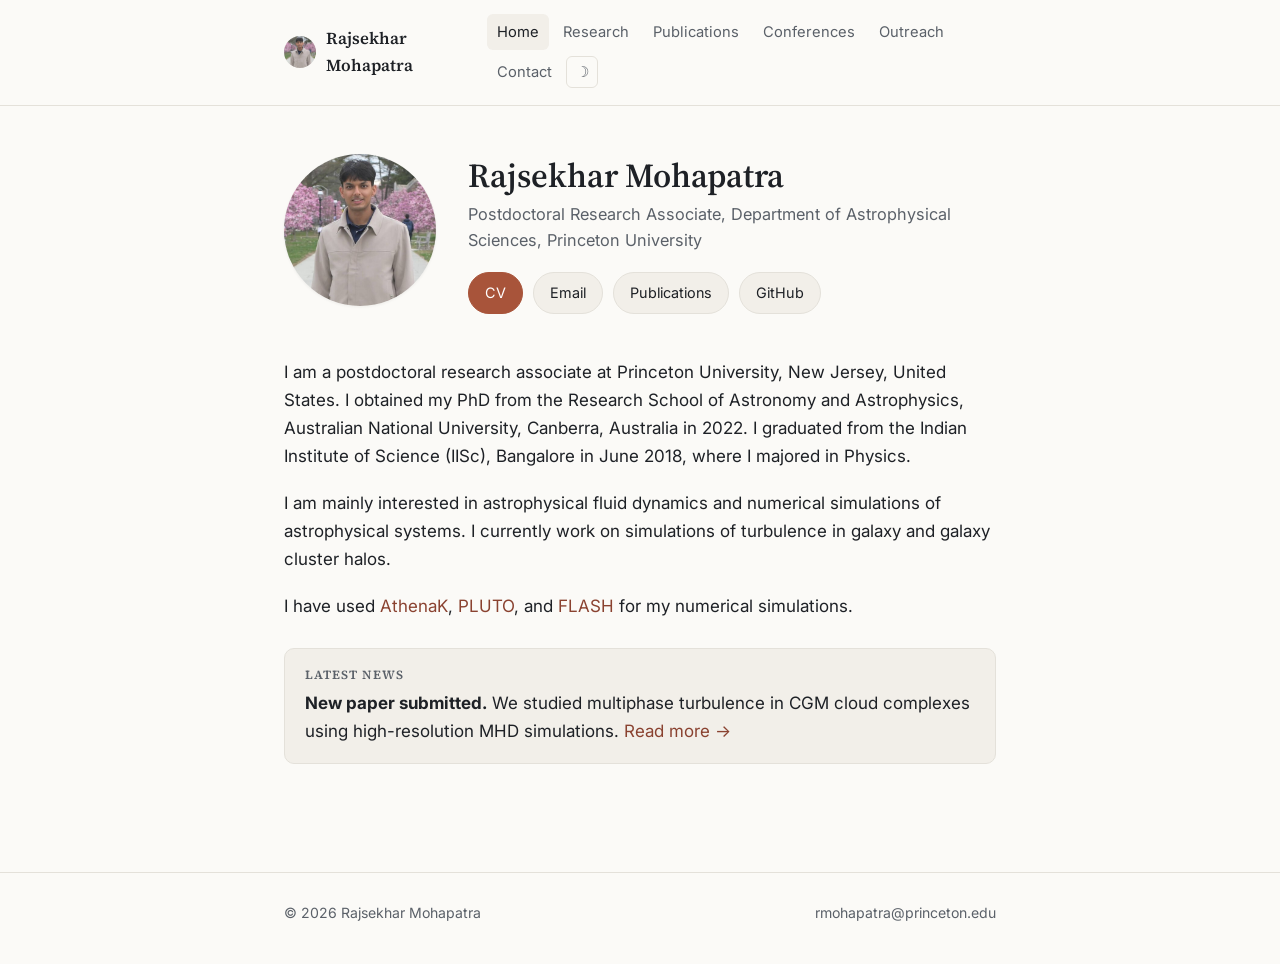
==== index.html @ ec30f1a8 "Initial site redesign" ====
<!DOCTYPE html>
<html lang="en">
<head>
<meta charset="UTF-8" />
<meta name="viewport" content="width=device-width, initial-scale=1.0" />
<title>Rajsekhar Mohapatra</title>
<meta name="description" content="Rajsekhar Mohapatra — postdoctoral research associate, Department of Astrophysical Sciences, Princeton University. Astrophysical fluid dynamics and numerical simulations." />
<link rel="preconnect" href="https://fonts.googleapis.com">
<link rel="preconnect" href="https://fonts.gstatic.com" crossorigin>
<link href="https://fonts.googleapis.com/css2?family=Source+Serif+4:wght@500;600;700&family=Inter:wght@400;500;600&display=swap" rel="stylesheet">
<link rel="icon" href="favicon.png" />
<link rel="stylesheet" href="assets/css/style.css" />
</head>
<body>
<header class="site-header">
  <div class="nav-inner">
    <a class="brand" href="index.html">
      <img src="assets/img/headshot-small.jpg" alt="" />
      Rajsekhar Mohapatra
    </a>
    <button class="nav-toggle" aria-label="Toggle menu">☰</button>
    <nav class="menu">
      <a href="index.html" class="active">Home</a>
      <a href="research.html">Research</a>
      <a href="publications.html">Publications</a>
      <a href="conferences.html">Conferences</a>
      <a href="outreach.html">Outreach</a>
      <a href="contact.html">Contact</a>
      <button class="theme-toggle" aria-label="Toggle dark mode"></button>
    </nav>
  </div>
</header>

<main>
  <div class="container">
    <div class="hero">
      <img class="avatar" src="assets/img/headshot.jpg" alt="Rajsekhar Mohapatra" />
      <div class="hero-text">
        <h1>Rajsekhar Mohapatra</h1>
        <p class="role">Postdoctoral Research Associate, Department of Astrophysical Sciences, Princeton University</p>
        <div class="button-row">
          <a class="btn primary" href="Rajsekhar_CV.pdf">CV</a>
          <a class="btn" href="mailto:rmohapatra@princeton.edu">Email</a>
          <a class="btn" href="publications.html">Publications</a>
          <a class="btn" href="https://github.com/rajsekhar33" target="_blank" rel="noopener">GitHub</a>
        </div>
      </div>
    </div>

    <p>I am a postdoctoral research associate at Princeton University, New Jersey, United States. I obtained my PhD from the Research School of Astronomy and Astrophysics, Australian National University, Canberra, Australia in 2022. I graduated from the Indian Institute of Science (IISc), Bangalore in June 2018, where I majored in Physics.</p>

    <p>I am mainly interested in astrophysical fluid dynamics and numerical simulations of astrophysical systems. I currently work on simulations of turbulence in galaxy and galaxy cluster halos.</p>

    <p>I have used <a href="https://github.com/IAS-Astrophysics/athenak" target="_blank" rel="noopener">AthenaK</a>, <a href="http://plutocode.ph.unito.it/" target="_blank" rel="noopener">PLUTO</a>, and <a href="https://flash.rochester.edu/site/flashcode.html" target="_blank" rel="noopener">FLASH</a> for my numerical simulations.</p>

    <div class="card">
      <h3>Latest news</h3>
      <p><strong>New paper submitted.</strong> We studied multiphase turbulence in CGM cloud complexes using high-resolution MHD simulations. <a href="https://ui.adsabs.harvard.edu/abs/2025arXiv251100229M/abstract" target="_blank" rel="noopener">Read more →</a></p>
    </div>
  </div>
</main>

<footer class="site-footer">
  <div class="container">
    <span>© 2026 Rajsekhar Mohapatra</span>
    <span><a href="mailto:rmohapatra@princeton.edu">rmohapatra@princeton.edu</a></span>
  </div>
</footer>

<script src="assets/js/main.js"></script>
</body>
</html>
---- assets/css/style.css ----
/* ---------- Design tokens ---------- */
:root {
  --bg: #fbfaf7;
  --bg-alt: #f2efe9;
  --text: #1e2126;
  --text-muted: #5b6169;
  --accent: #a8543a;
  --accent-dark: #8a4230;
  --border: #e4e1da;
  --shadow: 0 1px 3px rgba(30, 33, 38, 0.06);
  --serif: "Source Serif 4", Georgia, "Times New Roman", serif;
  --sans: "Inter", -apple-system, BlinkMacSystemFont, "Segoe UI", Roboto, sans-serif;
  --max-width: 760px;
  --radius: 10px;
}

html[data-theme="dark"] {
  --bg: #15181b;
  --bg-alt: #1d2124;
  --text: #e9e7e2;
  --text-muted: #a3a9b0;
  --accent: #e08a6c;
  --accent-dark: #f0a687;
  --border: #2b3034;
  --shadow: 0 1px 3px rgba(0, 0, 0, 0.35);
}

* { box-sizing: border-box; }

html { scroll-behavior: smooth; }

body {
  margin: 0;
  background: var(--bg);
  color: var(--text);
  font-family: var(--sans);
  font-size: 17px;
  line-height: 1.65;
  -webkit-font-smoothing: antialiased;
  transition: background 0.2s ease, color 0.2s ease;
}

h1, h2, h3, h4 {
  font-family: var(--serif);
  color: var(--text);
  line-height: 1.25;
  margin: 0 0 0.5em 0;
  font-weight: 600;
}

h1 { font-size: 2.1rem; }
h2 { font-size: 1.5rem; margin-top: 2.2em; }
h3 { font-size: 1.15rem; margin-top: 1.6em; color: var(--accent-dark); }

p { margin: 0 0 1.1em 0; }

a {
  color: var(--accent-dark);
  text-decoration: none;
  border-bottom: 1px solid transparent;
}

a:hover {
  border-bottom-color: currentColor;
}

ul, ol { padding-left: 1.3em; }
li { margin-bottom: 0.4em; }

img { max-width: 100%; display: block; }

.container {
  max-width: var(--max-width);
  margin: 0 auto;
  padding: 0 24px;
}

/* ---------- Header / nav ---------- */
.site-header {
  position: sticky;
  top: 0;
  z-index: 20;
  background: rgba(251, 250, 247, 0.92);
  backdrop-filter: saturate(180%) blur(8px);
  border-bottom: 1px solid var(--border);
}

html[data-theme="dark"] .site-header {
  background: rgba(21, 24, 27, 0.88);
}

.nav-inner {
  max-width: var(--max-width);
  margin: 0 auto;
  padding: 14px 24px;
  display: flex;
  align-items: center;
  justify-content: space-between;
  gap: 16px;
}

.brand {
  display: flex;
  align-items: center;
  gap: 10px;
  font-family: var(--serif);
  font-weight: 600;
  font-size: 1.05rem;
  color: var(--text);
  border-bottom: none;
}

.brand img {
  width: 32px;
  height: 32px;
  border-radius: 50%;
  object-fit: cover;
}

.brand:hover { border-bottom: none; }

nav.menu {
  display: flex;
  align-items: center;
  gap: 4px;
  flex-wrap: wrap;
}

nav.menu a {
  font-size: 0.92rem;
  color: var(--text-muted);
  padding: 6px 10px;
  border-radius: 6px;
  border-bottom: none;
}

nav.menu a:hover,
nav.menu a.active {
  color: var(--text);
  background: var(--bg-alt);
}

.theme-toggle {
  background: none;
  border: 1px solid var(--border);
  border-radius: 6px;
  width: 32px;
  height: 32px;
  display: inline-flex;
  align-items: center;
  justify-content: center;
  cursor: pointer;
  color: var(--text-muted);
  font-size: 0.95rem;
}

.theme-toggle:hover { color: var(--text); }

.nav-toggle {
  display: none;
  background: none;
  border: 1px solid var(--border);
  border-radius: 6px;
  width: 36px;
  height: 32px;
  cursor: pointer;
  color: var(--text);
}

/* ---------- Main content ---------- */
main {
  padding: 48px 0 80px 0;
}

.lede {
  color: var(--text-muted);
  font-size: 1.05rem;
}

/* Hero on home page */
.hero {
  display: flex;
  gap: 32px;
  align-items: flex-start;
  margin-bottom: 40px;
}

.hero img.avatar {
  width: 152px;
  height: 152px;
  border-radius: 50%;
  object-fit: cover;
  box-shadow: var(--shadow);
  flex-shrink: 0;
}

.hero-text h1 { margin-bottom: 0.15em; }

.role {
  color: var(--text-muted);
  font-size: 1.02rem;
  margin-bottom: 1em;
}

.button-row {
  display: flex;
  flex-wrap: wrap;
  gap: 10px;
  margin: 18px 0 4px 0;
}

.btn {
  display: inline-flex;
  align-items: center;
  gap: 6px;
  padding: 8px 16px;
  border-radius: 999px;
  font-size: 0.9rem;
  border: 1px solid var(--border);
  color: var(--text);
  background: var(--bg-alt);
}

.btn:hover { border-bottom: 1px solid var(--border); background: var(--border); }

.btn.primary {
  background: var(--accent);
  border-color: var(--accent);
  color: #fff;
}

.btn.primary:hover {
  background: var(--accent-dark);
  border-color: var(--accent-dark);
}

/* News / callout card */
.card {
  background: var(--bg-alt);
  border: 1px solid var(--border);
  border-radius: var(--radius);
  padding: 18px 20px;
  margin: 28px 0;
}

.card h3 {
  margin-top: 0;
  font-size: 0.78rem;
  text-transform: uppercase;
  letter-spacing: 0.08em;
  color: var(--text-muted);
}

.card p:last-child { margin-bottom: 0; }

/* Publication entries */
.pub-list { list-style: none; padding-left: 0; margin: 0 0 1.5em 0; }

.pub {
  padding: 14px 0;
  border-bottom: 1px solid var(--border);
}

.pub:last-child { border-bottom: none; }

.pub-title { font-weight: 600; }

.pub-meta {
  display: block;
  color: var(--text-muted);
  font-size: 0.92rem;
  margin-top: 2px;
}

/* Timeline-ish sections on research page */
.section-block { margin-bottom: 2.4em; }

.tag {
  display: inline-block;
  font-size: 0.75rem;
  text-transform: uppercase;
  letter-spacing: 0.06em;
  color: var(--accent-dark);
  background: var(--bg-alt);
  border-radius: 999px;
  padding: 3px 10px;
  margin-bottom: 0.6em;
}

/* Video grid for movie pages */
.video-grid {
  display: grid;
  grid-template-columns: repeat(auto-fit, minmax(280px, 1fr));
  gap: 20px;
  margin: 24px 0;
}

.video-wrap {
  position: relative;
  width: 100%;
  padding-top: 75%;
  border-radius: var(--radius);
  overflow: hidden;
  background: var(--bg-alt);
}

.video-wrap iframe {
  position: absolute;
  top: 0; left: 0;
  width: 100%; height: 100%;
  border: 0;
}

.video-caption {
  font-size: 0.88rem;
  color: var(--text-muted);
  margin-top: 6px;
}

/* Outreach photo */
.photo-figure { margin: 24px 0; }
.photo-figure img { border-radius: var(--radius); box-shadow: var(--shadow); }
.photo-figure figcaption {
  font-size: 0.88rem;
  color: var(--text-muted);
  margin-top: 8px;
}

/* Contact */
.address { color: var(--text); font-style: normal; line-height: 1.9; }

/* Footer */
.site-footer {
  border-top: 1px solid var(--border);
  padding: 28px 0 40px 0;
  color: var(--text-muted);
  font-size: 0.88rem;
}

.site-footer .container {
  display: flex;
  flex-wrap: wrap;
  justify-content: space-between;
  gap: 10px;
}

.site-footer a { color: var(--text-muted); }
.site-footer a:hover { color: var(--text); }

/* ---------- Responsive ---------- */
@media (max-width: 640px) {
  .nav-toggle { display: inline-flex; align-items: center; justify-content: center; }

  nav.menu {
    display: none;
    position: absolute;
    top: 100%;
    left: 0;
    right: 0;
    background: var(--bg);
    border-bottom: 1px solid var(--border);
    flex-direction: column;
    align-items: stretch;
    padding: 8px 24px 16px 24px;
  }

  nav.menu.open { display: flex; }

  nav.menu a { padding: 10px 4px; }

  .hero { flex-direction: column; align-items: flex-start; }

  .hero img.avatar { width: 112px; height: 112px; }

  h1 { font-size: 1.7rem; }
}
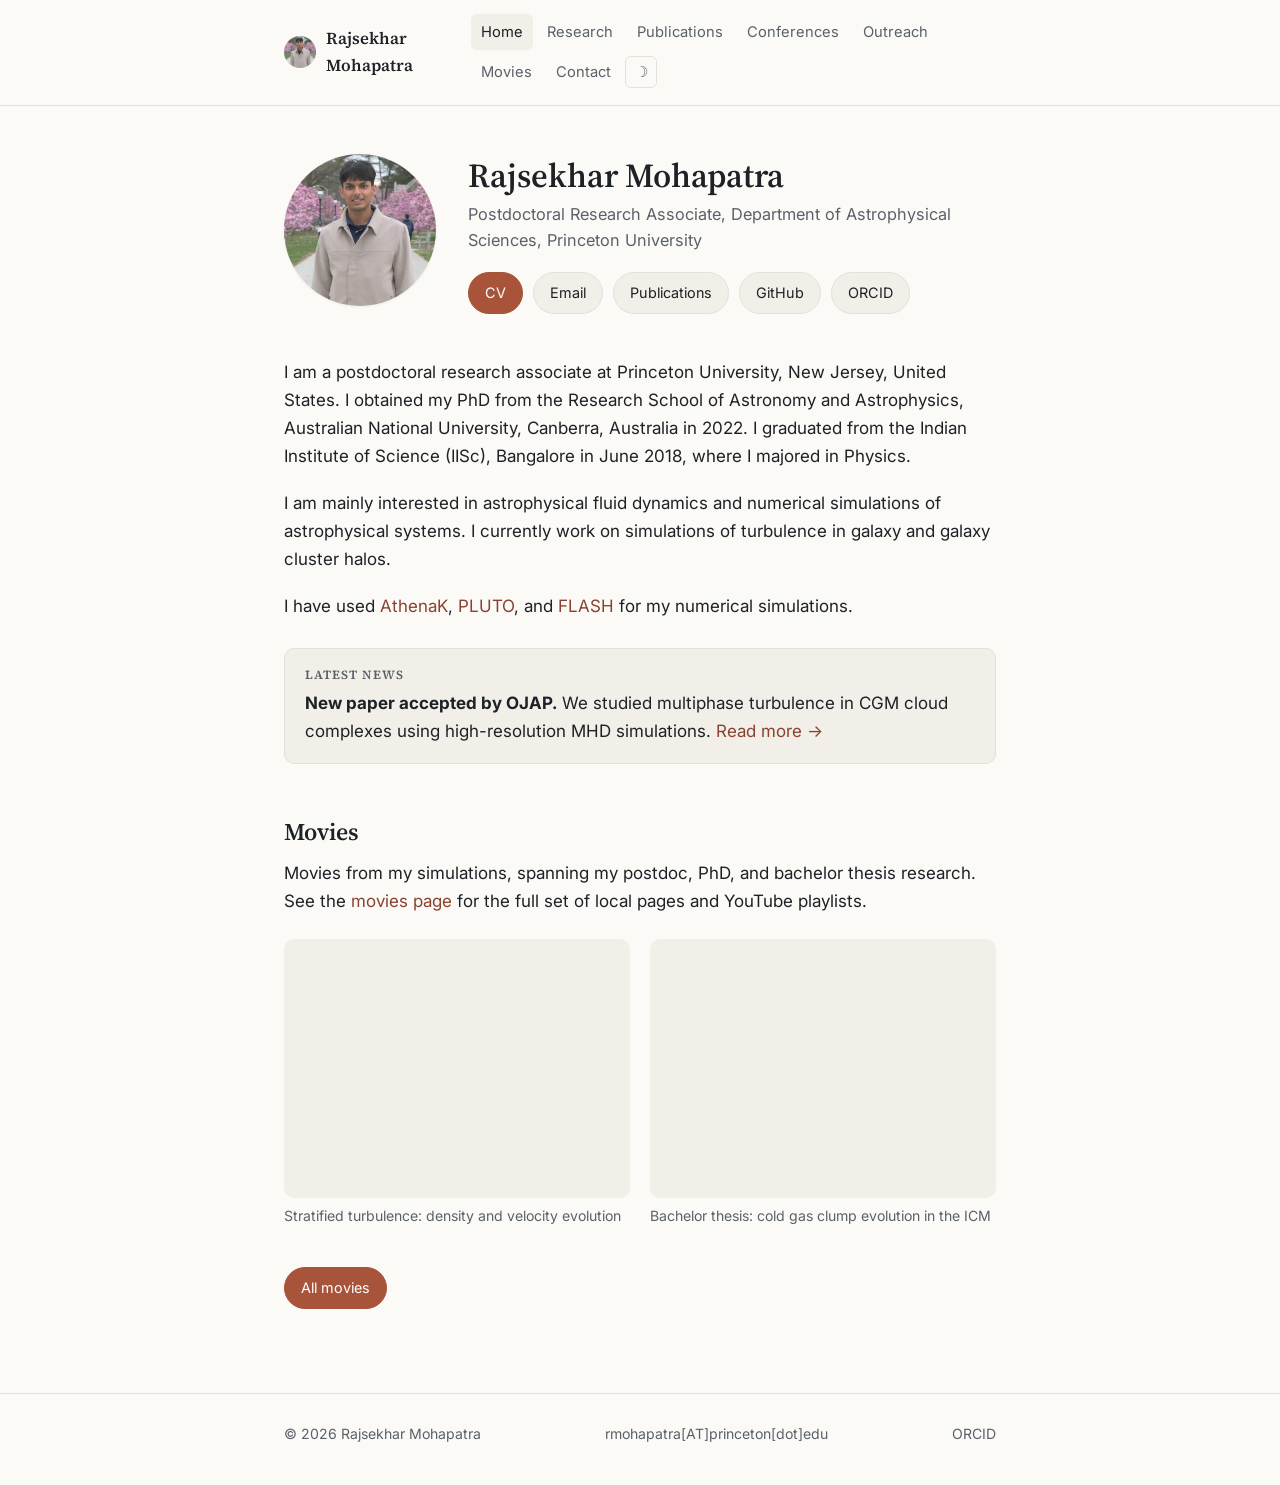
==== commit 572a2977: "Add ORCID, movies tab, publications auto-sync, and content updates - Link ORCID (0000-0002-1600-7552" ====
--- a/index.html
+++ b/index.html
@@ -25,6 +25,7 @@
       <a href="publications.html">Publications</a>
       <a href="conferences.html">Conferences</a>
       <a href="outreach.html">Outreach</a>
+      <a href="movies/index.html">Movies</a>
       <a href="contact.html">Contact</a>
       <button class="theme-toggle" aria-label="Toggle dark mode"></button>
     </nav>
@@ -40,9 +41,10 @@
         <p class="role">Postdoctoral Research Associate, Department of Astrophysical Sciences, Princeton University</p>
         <div class="button-row">
           <a class="btn primary" href="Rajsekhar_CV.pdf">CV</a>
-          <a class="btn" href="mailto:rmohapatra@princeton.edu">Email</a>
+          <a class="btn" data-user="rmohapatra" data-domain="princeton.edu">Email</a>
           <a class="btn" href="publications.html">Publications</a>
           <a class="btn" href="https://github.com/rajsekhar33" target="_blank" rel="noopener">GitHub</a>
+          <a class="btn" href="https://orcid.org/0000-0002-1600-7552" target="_blank" rel="noopener">ORCID</a>
         </div>
       </div>
     </div>
@@ -55,7 +57,23 @@
 
     <div class="card">
       <h3>Latest news</h3>
-      <p><strong>New paper submitted.</strong> We studied multiphase turbulence in CGM cloud complexes using high-resolution MHD simulations. <a href="https://ui.adsabs.harvard.edu/abs/2025arXiv251100229M/abstract" target="_blank" rel="noopener">Read more →</a></p>
+      <p><strong>New paper accepted by OJAP.</strong> We studied multiphase turbulence in CGM cloud complexes using high-resolution MHD simulations. <a href="https://ui.adsabs.harvard.edu/abs/2025arXiv251100229M/abstract" target="_blank" rel="noopener">Read more →</a></p>
+    </div>
+
+    <h2>Movies</h2>
+    <p>Movies from my simulations, spanning my postdoc, PhD, and bachelor thesis research. See the <a href="movies/index.html">movies page</a> for the full set of local pages and YouTube playlists.</p>
+    <div class="video-grid">
+      <div>
+        <div class="video-wrap"><iframe src="https://www.youtube.com/embed/fYXbwO73Efc" title="Stratified simulation evolution at rms Mach number 0.25" loading="lazy" allowfullscreen></iframe></div>
+        <p class="video-caption">Stratified turbulence: density and velocity evolution</p>
+      </div>
+      <div>
+        <div class="video-wrap"><iframe src="https://www.youtube.com/embed/183D_g3KYBU" title="Tl run" loading="lazy" allowfullscreen></iframe></div>
+        <p class="video-caption">Bachelor thesis: cold gas clump evolution in the ICM</p>
+      </div>
+    </div>
+    <div class="button-row">
+      <a class="btn primary" href="movies/index.html">All movies</a>
     </div>
   </div>
 </main>
@@ -63,7 +81,8 @@
 <footer class="site-footer">
   <div class="container">
     <span>© 2026 Rajsekhar Mohapatra</span>
-    <span><a href="mailto:rmohapatra@princeton.edu">rmohapatra@princeton.edu</a></span>
+    <span><a data-user="rmohapatra" data-domain="princeton.edu">rmohapatra[AT]princeton[dot]edu</a></span>
+    <span><a href="https://orcid.org/0000-0002-1600-7552" target="_blank" rel="noopener">ORCID</a></span>
   </div>
 </footer>
 
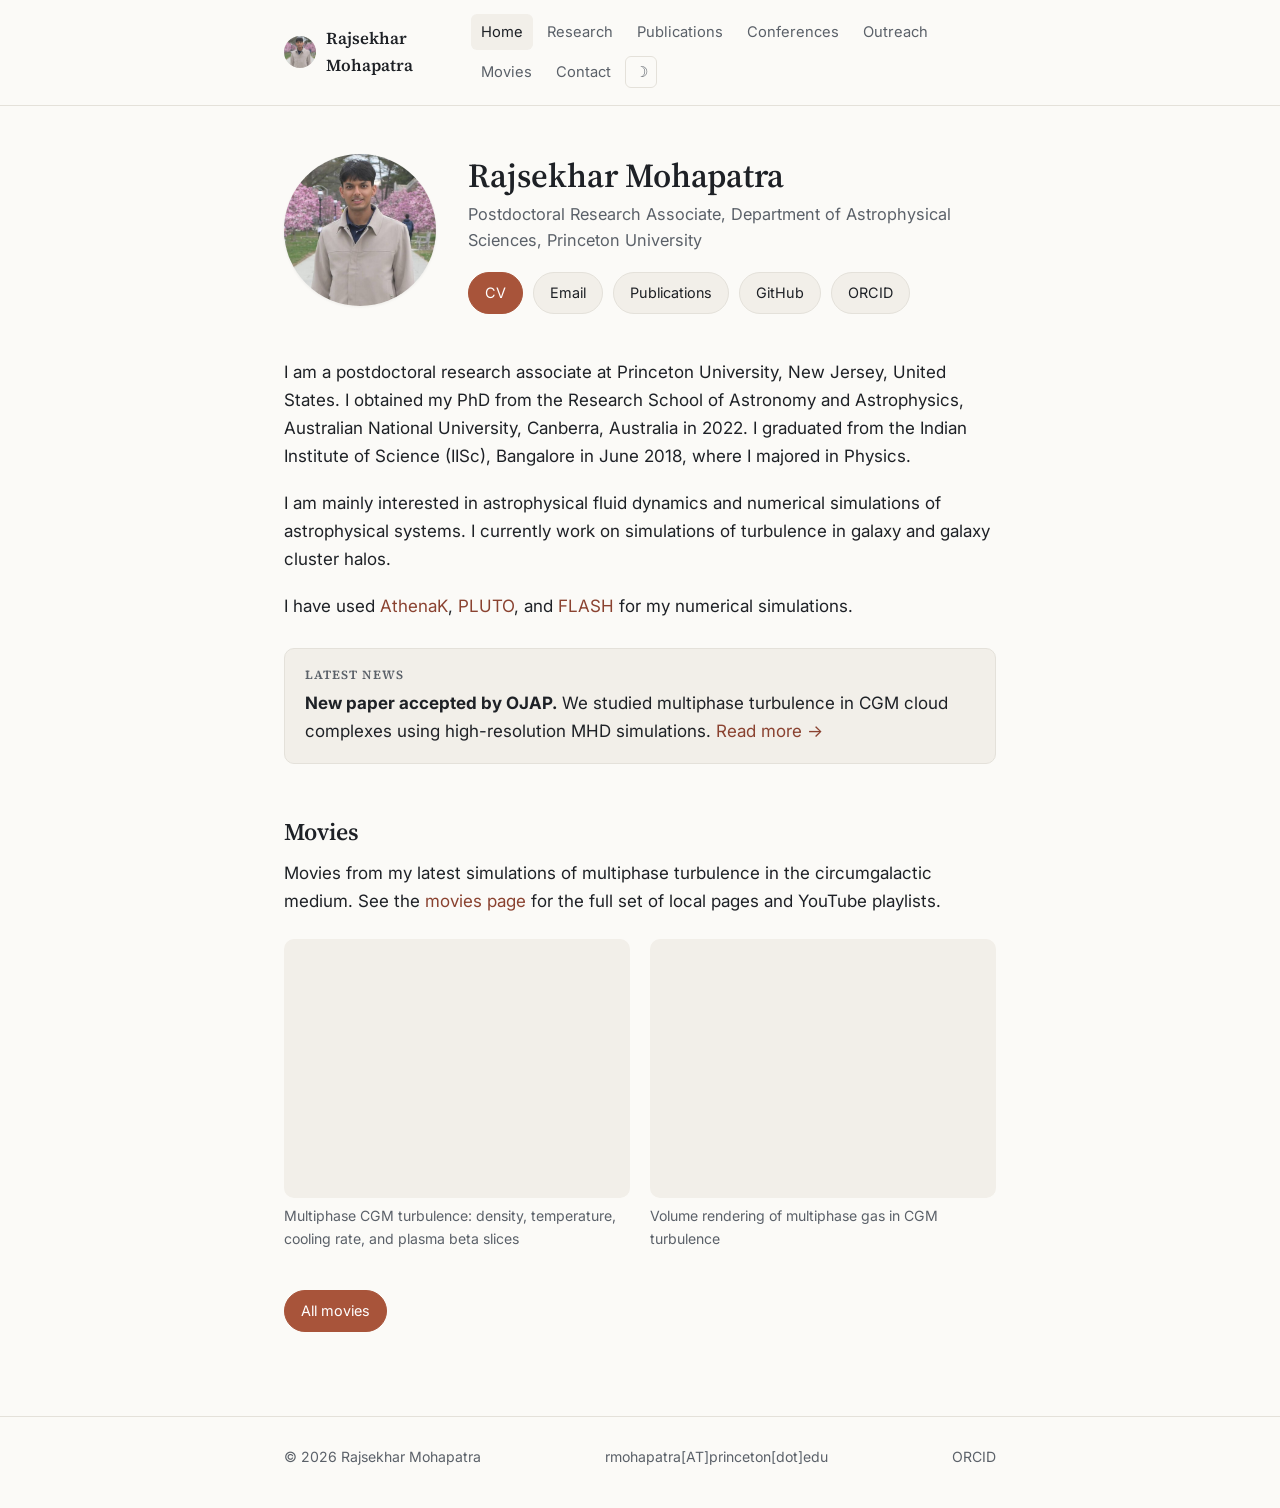
==== commit eb902183: "Update homepage movies, submitted papers list, and title formatting Swap homepage video insets to la" ====
--- a/index.html
+++ b/index.html
@@ -61,15 +61,15 @@
     </div>
 
     <h2>Movies</h2>
-    <p>Movies from my simulations, spanning my postdoc, PhD, and bachelor thesis research. See the <a href="movies/index.html">movies page</a> for the full set of local pages and YouTube playlists.</p>
+    <p>Movies from my latest simulations of multiphase turbulence in the circumgalactic medium. See the <a href="movies/index.html">movies page</a> for the full set of local pages and YouTube playlists.</p>
     <div class="video-grid">
       <div>
-        <div class="video-wrap"><iframe src="https://www.youtube.com/embed/fYXbwO73Efc" title="Stratified simulation evolution at rms Mach number 0.25" loading="lazy" allowfullscreen></iframe></div>
-        <p class="video-caption">Stratified turbulence: density and velocity evolution</p>
+        <div class="video-wrap"><iframe src="https://www.youtube.com/embed/PAFFfJaBDCw" title="CGM multiphase turbulence simulations - density, temperature, cooling rate, and plasma beta slices" loading="lazy" allowfullscreen></iframe></div>
+        <p class="video-caption">Multiphase CGM turbulence: density, temperature, cooling rate, and plasma beta slices</p>
       </div>
       <div>
-        <div class="video-wrap"><iframe src="https://www.youtube.com/embed/183D_g3KYBU" title="Tl run" loading="lazy" allowfullscreen></iframe></div>
-        <p class="video-caption">Bachelor thesis: cold gas clump evolution in the ICM</p>
+        <div class="video-wrap"><iframe src="https://www.youtube.com/embed/I0jYwBYQ7jQ" title="Volume rendering of multiphase gas in multiphase CGM turbulence" loading="lazy" allowfullscreen></iframe></div>
+        <p class="video-caption">Volume rendering of multiphase gas in CGM turbulence</p>
       </div>
     </div>
     <div class="button-row">
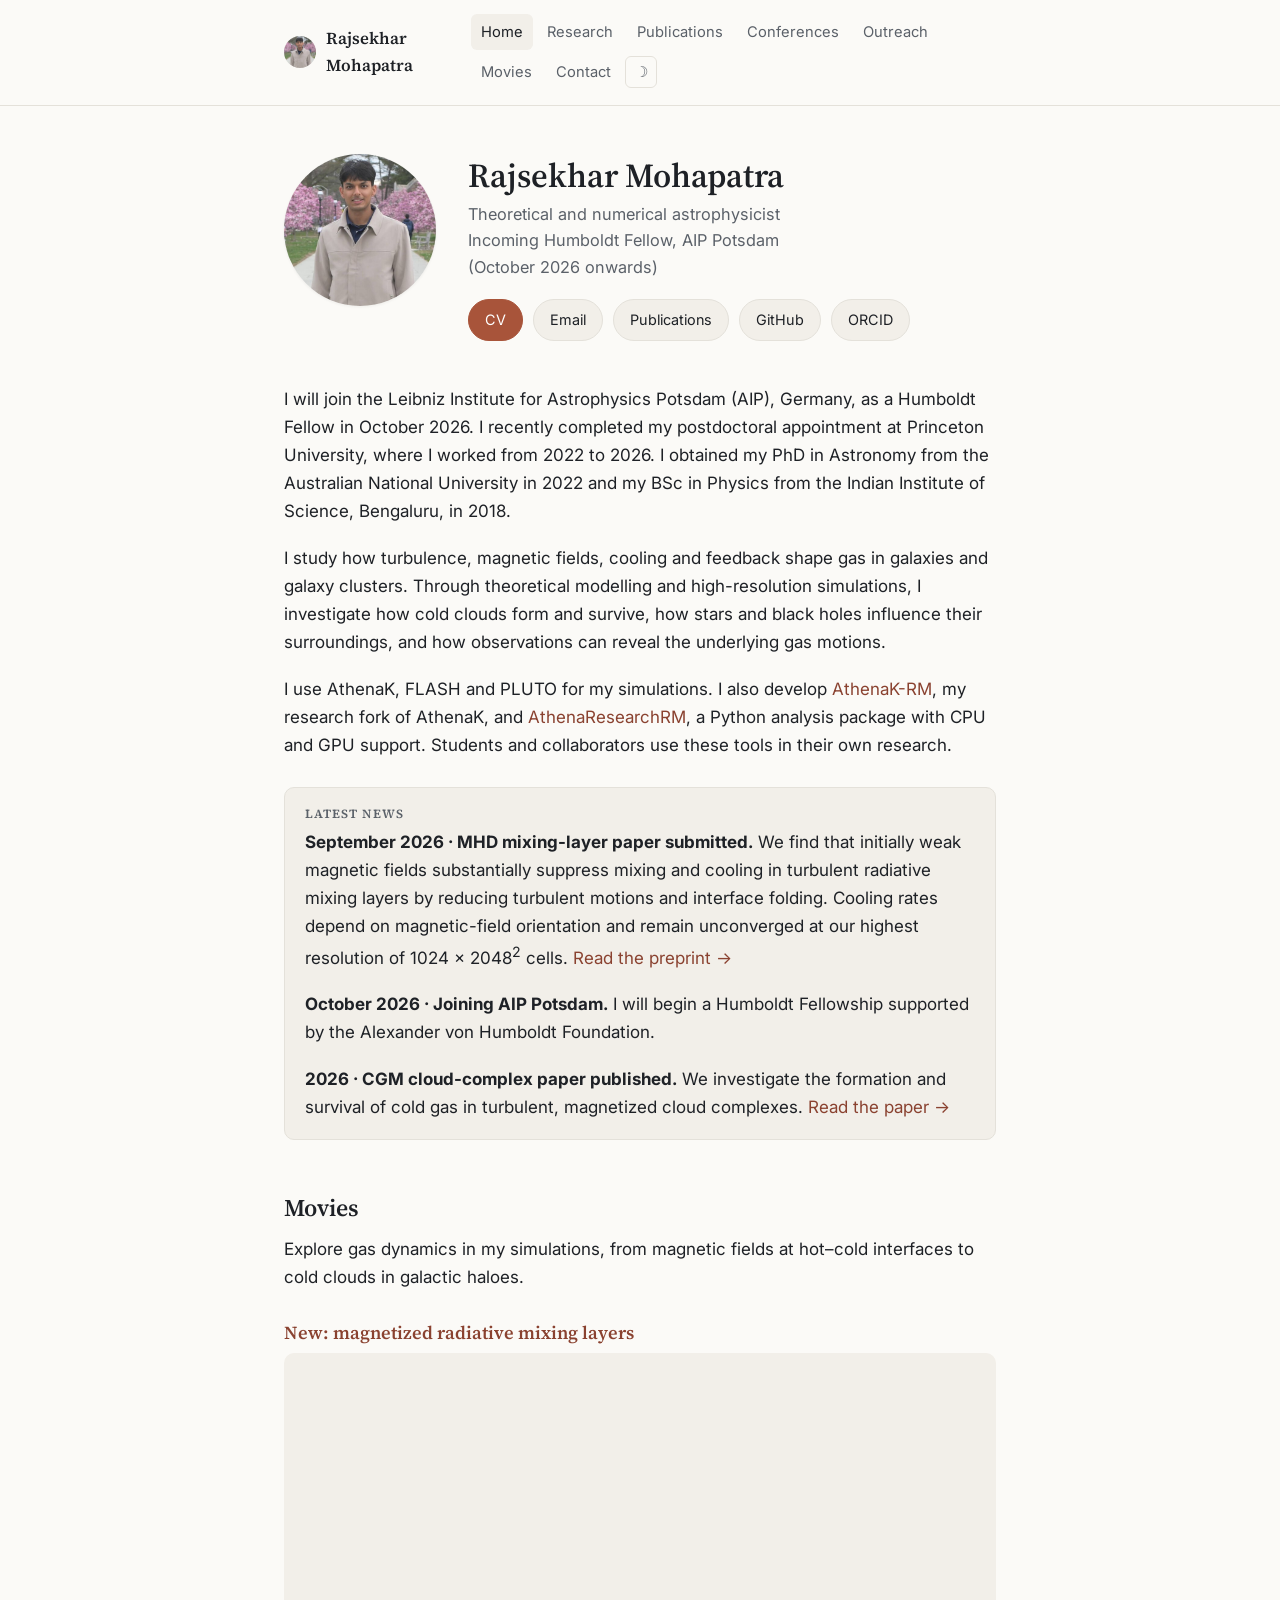
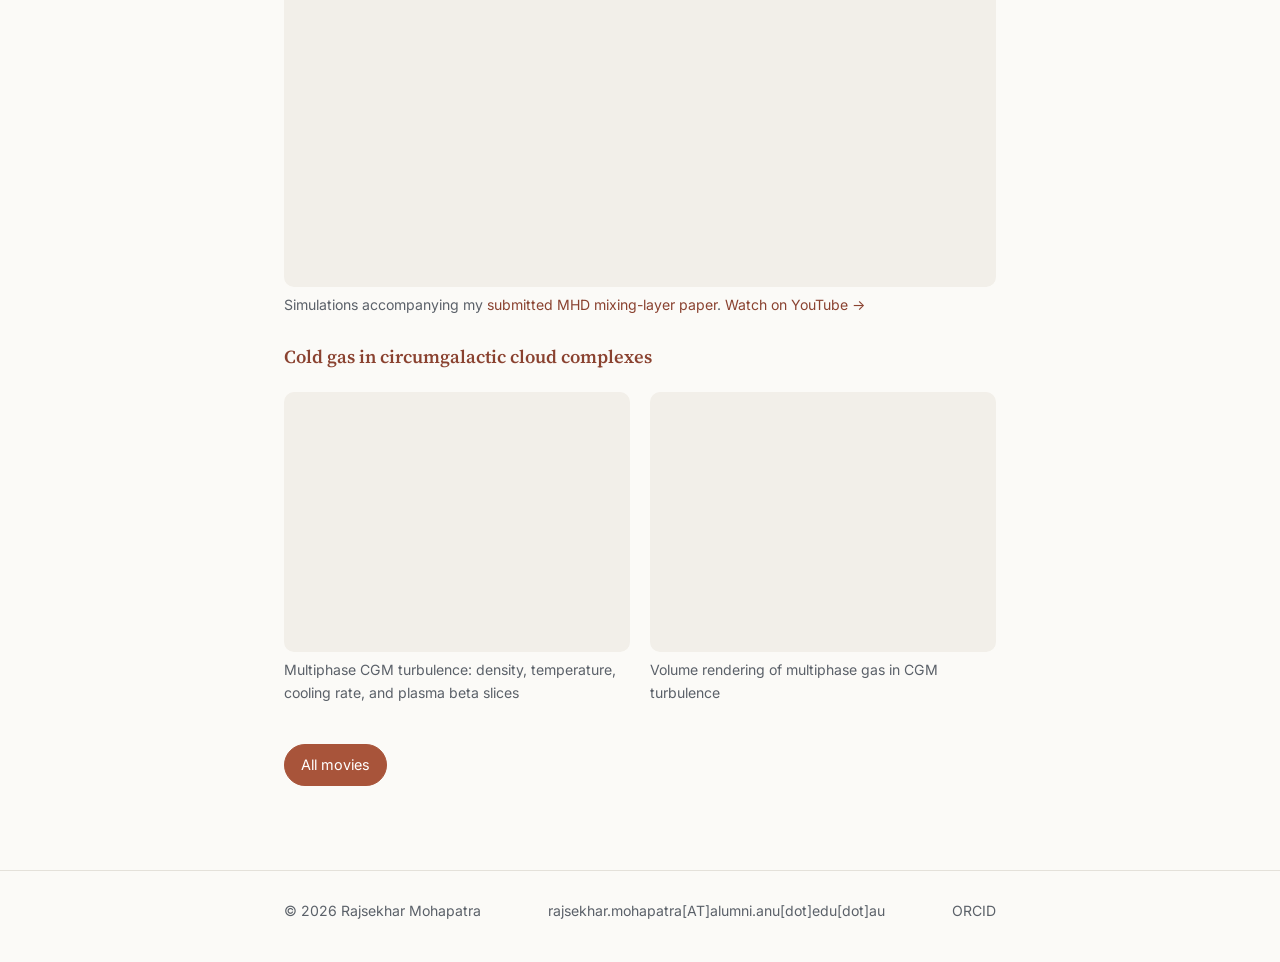
==== commit 741d2460: "Update affiliation, research, publications, movies, talks and CV" ====
--- a/index.html
+++ b/index.html
@@ -4,7 +4,7 @@
 <meta charset="UTF-8" />
 <meta name="viewport" content="width=device-width, initial-scale=1.0" />
 <title>Rajsekhar Mohapatra</title>
-<meta name="description" content="Rajsekhar Mohapatra — postdoctoral research associate, Department of Astrophysical Sciences, Princeton University. Astrophysical fluid dynamics and numerical simulations." />
+<meta name="description" content="Rajsekhar Mohapatra, theoretical and numerical astrophysicist and incoming Humboldt Fellow at AIP Potsdam from October 2026. Turbulence, magnetic fields, cooling and galactic gas dynamics." />
 <link rel="preconnect" href="https://fonts.googleapis.com">
 <link rel="preconnect" href="https://fonts.gstatic.com" crossorigin>
 <link href="https://fonts.googleapis.com/css2?family=Source+Serif+4:wght@500;600;700&family=Inter:wght@400;500;600&display=swap" rel="stylesheet">
@@ -38,10 +38,10 @@
       <img class="avatar" src="assets/img/headshot.jpg" alt="Rajsekhar Mohapatra" />
       <div class="hero-text">
         <h1>Rajsekhar Mohapatra</h1>
-        <p class="role">Postdoctoral Research Associate, Department of Astrophysical Sciences, Princeton University</p>
+        <p class="role">Theoretical and numerical astrophysicist<br />Incoming Humboldt Fellow, AIP Potsdam<br />(October 2026 onwards)</p>
         <div class="button-row">
           <a class="btn primary" href="Rajsekhar_CV.pdf">CV</a>
-          <a class="btn" data-user="rmohapatra" data-domain="princeton.edu">Email</a>
+          <a class="btn" data-user="rajsekhar.mohapatra" data-domain="alumni.anu.edu.au">Email</a>
           <a class="btn" href="publications.html">Publications</a>
           <a class="btn" href="https://github.com/rajsekhar33" target="_blank" rel="noopener">GitHub</a>
           <a class="btn" href="https://orcid.org/0000-0002-1600-7552" target="_blank" rel="noopener">ORCID</a>
@@ -49,19 +49,25 @@
       </div>
     </div>
 
-    <p>I am a postdoctoral research associate at Princeton University, New Jersey, United States. I obtained my PhD from the Research School of Astronomy and Astrophysics, Australian National University, Canberra, Australia in 2022. I graduated from the Indian Institute of Science (IISc), Bangalore in June 2018, where I majored in Physics.</p>
+    <p>I will join the Leibniz Institute for Astrophysics Potsdam (AIP), Germany, as a Humboldt Fellow in October 2026. I recently completed my postdoctoral appointment at Princeton University, where I worked from 2022 to 2026. I obtained my PhD in Astronomy from the Australian National University in 2022 and my BSc in Physics from the Indian Institute of Science, Bengaluru, in 2018.</p>
 
-    <p>I am mainly interested in astrophysical fluid dynamics and numerical simulations of astrophysical systems. I currently work on simulations of turbulence in galaxy and galaxy cluster halos.</p>
+    <p>I study how turbulence, magnetic fields, cooling and feedback shape gas in galaxies and galaxy clusters. Through theoretical modelling and high-resolution simulations, I investigate how cold clouds form and survive, how stars and black holes influence their surroundings, and how observations can reveal the underlying gas motions.</p>
 
-    <p>I have used <a href="https://github.com/IAS-Astrophysics/athenak" target="_blank" rel="noopener">AthenaK</a>, <a href="http://plutocode.ph.unito.it/" target="_blank" rel="noopener">PLUTO</a>, and <a href="https://flash.rochester.edu/site/flashcode.html" target="_blank" rel="noopener">FLASH</a> for my numerical simulations.</p>
+    <p>I use AthenaK, FLASH and PLUTO for my simulations. I also develop <a href="https://github.com/rajsekhar33/athenak-RM" target="_blank" rel="noopener">AthenaK-RM</a>, my research fork of AthenaK, and <a href="https://github.com/rajsekhar33/athena-research-rm" target="_blank" rel="noopener">AthenaResearchRM</a>, a Python analysis package with CPU and GPU support. Students and collaborators use these tools in their own research.</p>
 
     <div class="card">
       <h3>Latest news</h3>
-      <p><strong>New paper accepted by OJAP.</strong> We studied multiphase turbulence in CGM cloud complexes using high-resolution MHD simulations. <a href="https://ui.adsabs.harvard.edu/abs/2025arXiv251100229M/abstract" target="_blank" rel="noopener">Read more →</a></p>
+      <p><strong>September 2026 · MHD mixing-layer paper submitted.</strong> We find that initially weak magnetic fields substantially suppress mixing and cooling in turbulent radiative mixing layers by reducing turbulent motions and interface folding. Cooling rates depend on magnetic-field orientation and remain unconverged at our highest resolution of 1024 × 2048<sup>2</sup> cells. <a href="https://arxiv.org/abs/2609.29782" target="_blank" rel="noopener">Read the preprint →</a></p>
+      <p><strong>October 2026 · Joining AIP Potsdam.</strong> I will begin a Humboldt Fellowship supported by the Alexander von Humboldt Foundation.</p>
+      <p><strong>2026 · CGM cloud-complex paper published.</strong> We investigate the formation and survival of cold gas in turbulent, magnetized cloud complexes. <a href="https://ui.adsabs.harvard.edu/abs/2026OJAp....964831M/abstract" target="_blank" rel="noopener">Read the paper →</a></p>
     </div>
 
     <h2>Movies</h2>
-    <p>Movies from my latest simulations of multiphase turbulence in the circumgalactic medium. See the <a href="movies/index.html">movies page</a> for the full set of local pages and YouTube playlists.</p>
+    <p>Explore gas dynamics in my simulations, from magnetic fields at hot–cold interfaces to cold clouds in galactic haloes.</p>
+    <h3>New: magnetized radiative mixing layers</h3>
+    <div class="video-wrap"><iframe src="https://www.youtube.com/embed/g7MBUjbPfD8?list=PLcOrV9QAo3yU" title="Magnetized turbulent radiative mixing-layer simulation" loading="lazy" allowfullscreen></iframe></div>
+    <p class="video-caption">Simulations accompanying my <a href="https://arxiv.org/abs/2609.29782" target="_blank" rel="noopener">submitted MHD mixing-layer paper</a>. <a href="https://www.youtube.com/watch?v=g7MBUjbPfD8&amp;list=PLcOrV9QAo3yU" target="_blank" rel="noopener">Watch on YouTube →</a></p>
+    <h3>Cold gas in circumgalactic cloud complexes</h3>
     <div class="video-grid">
       <div>
         <div class="video-wrap"><iframe src="https://www.youtube.com/embed/PAFFfJaBDCw" title="CGM multiphase turbulence simulations - density, temperature, cooling rate, and plasma beta slices" loading="lazy" allowfullscreen></iframe></div>
@@ -81,7 +87,7 @@
 <footer class="site-footer">
   <div class="container">
     <span>© 2026 Rajsekhar Mohapatra</span>
-    <span><a data-user="rmohapatra" data-domain="princeton.edu">rmohapatra[AT]princeton[dot]edu</a></span>
+    <span><a data-user="rajsekhar.mohapatra" data-domain="alumni.anu.edu.au">rajsekhar.mohapatra[AT]alumni.anu[dot]edu[dot]au</a></span>
     <span><a href="https://orcid.org/0000-0002-1600-7552" target="_blank" rel="noopener">ORCID</a></span>
   </div>
 </footer>
--- a/assets/css/style.css
+++ b/assets/css/style.css
@@ -51,6 +51,14 @@
 h1 { font-size: 2.1rem; }
 h2 { font-size: 1.5rem; margin-top: 2.2em; }
 h3 { font-size: 1.15rem; margin-top: 1.6em; color: var(--accent-dark); }
+h4 {
+  font-family: var(--sans);
+  font-size: 0.78rem;
+  margin-top: 1.4em;
+  text-transform: uppercase;
+  letter-spacing: 0.08em;
+  color: var(--text-muted);
+}
 
 p { margin: 0 0 1.1em 0; }
 
@@ -275,18 +283,6 @@
 /* Timeline-ish sections on research page */
 .section-block { margin-bottom: 2.4em; }
 
-.tag {
-  display: inline-block;
-  font-size: 0.75rem;
-  text-transform: uppercase;
-  letter-spacing: 0.06em;
-  color: var(--accent-dark);
-  background: var(--bg-alt);
-  border-radius: 999px;
-  padding: 3px 10px;
-  margin-bottom: 0.6em;
-}
-
 /* Video grid for movie pages */
 .video-grid {
   display: grid;
@@ -344,7 +340,11 @@
   gap: 10px;
 }
 
-.site-footer a { color: var(--text-muted); }
+.site-footer a {
+  color: var(--text-muted);
+  max-width: 100%;
+  overflow-wrap: anywhere;
+}
 .site-footer a:hover { color: var(--text); }
 
 /* ---------- Responsive ---------- */
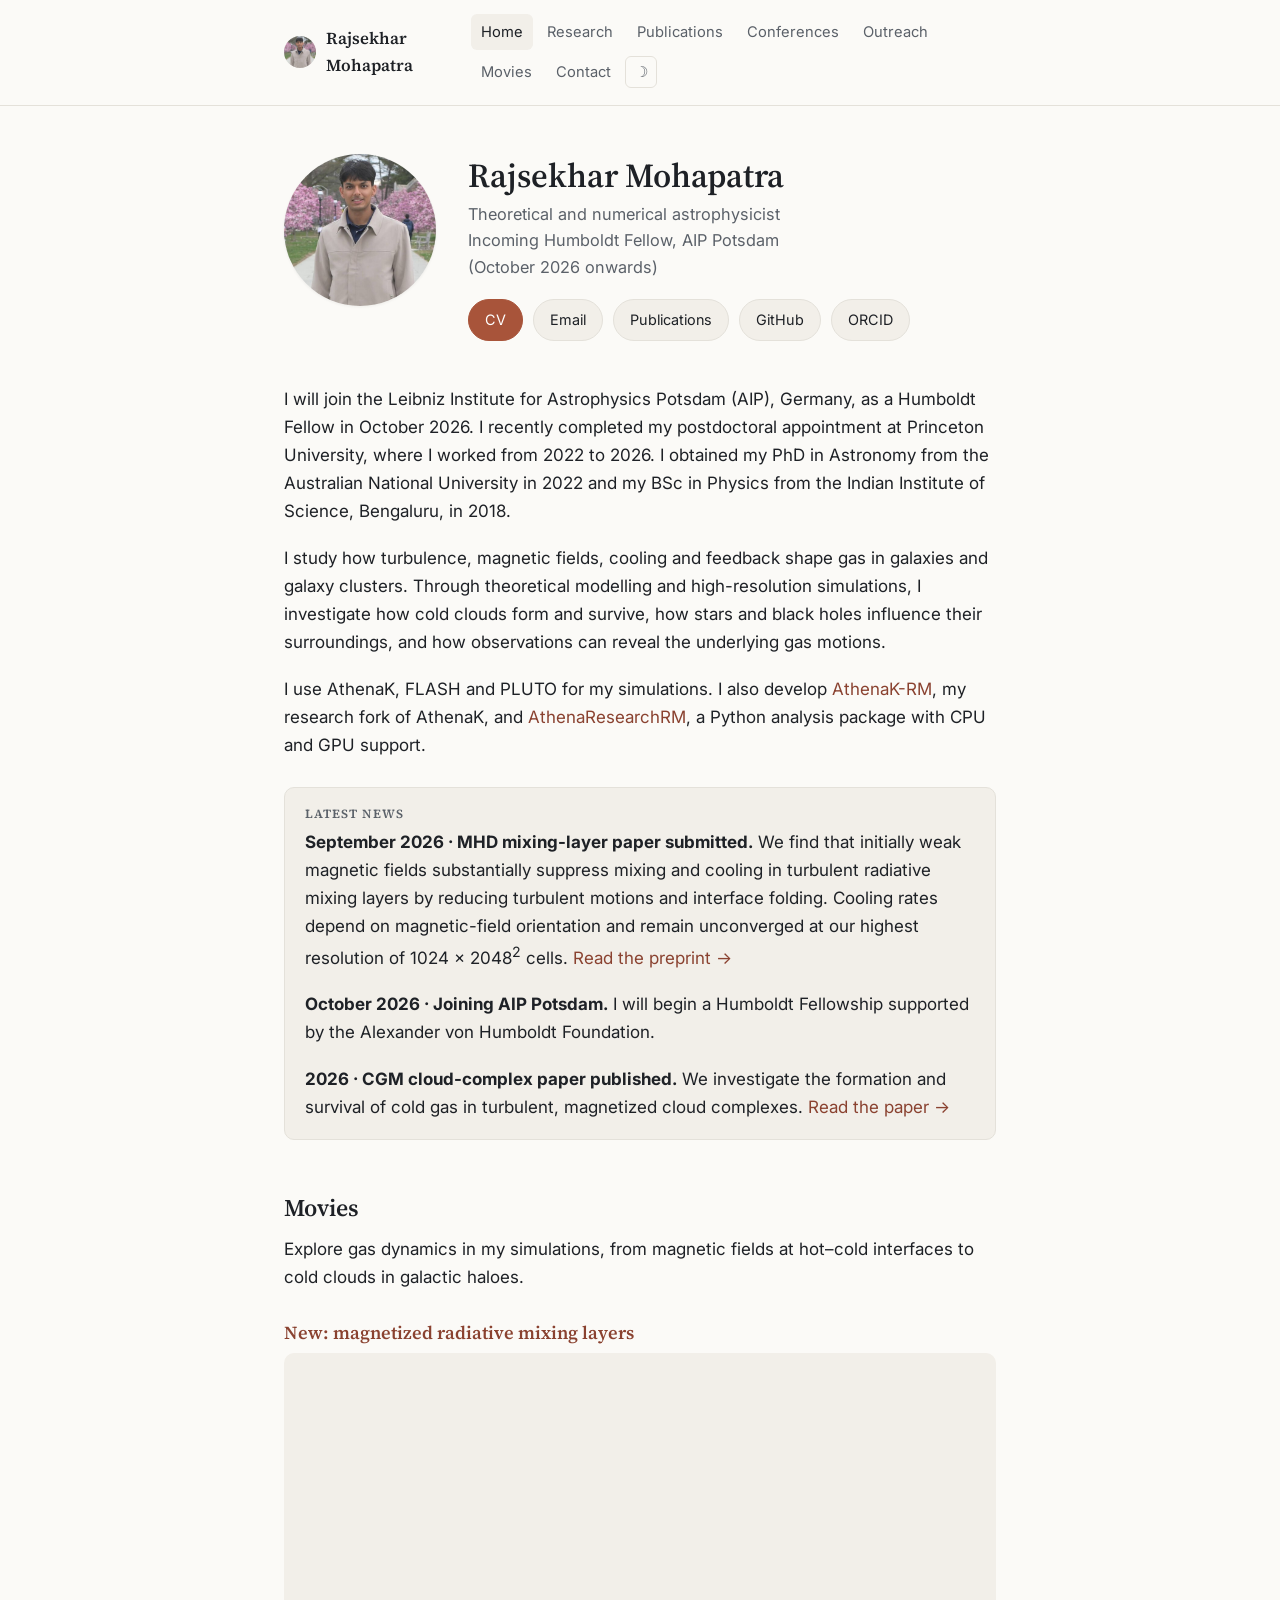
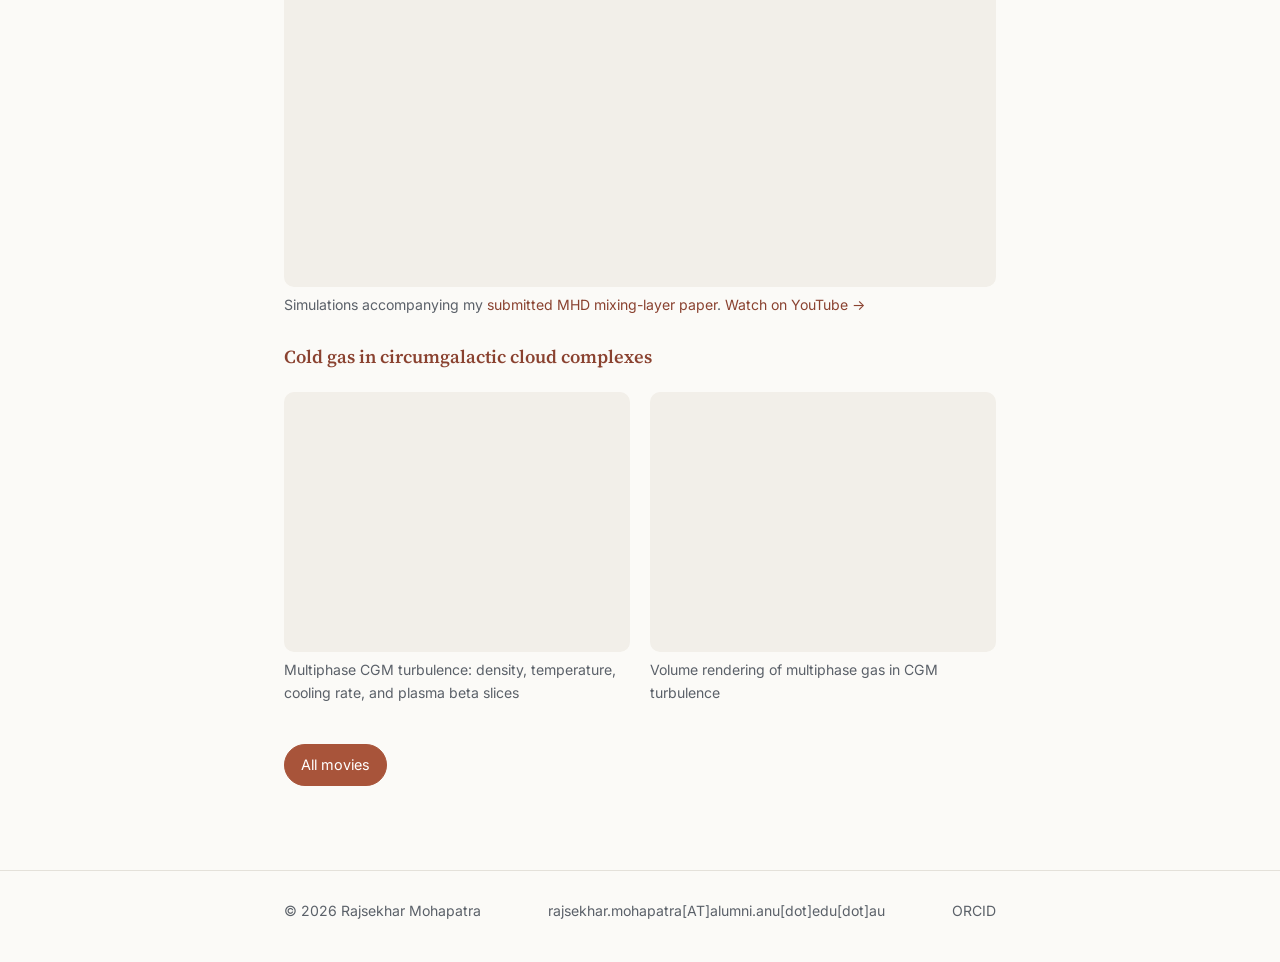
==== commit 938b9b61: "Updated homepage" ====
--- a/index.html
+++ b/index.html
@@ -53,7 +53,7 @@
 
     <p>I study how turbulence, magnetic fields, cooling and feedback shape gas in galaxies and galaxy clusters. Through theoretical modelling and high-resolution simulations, I investigate how cold clouds form and survive, how stars and black holes influence their surroundings, and how observations can reveal the underlying gas motions.</p>
 
-    <p>I use AthenaK, FLASH and PLUTO for my simulations. I also develop <a href="https://github.com/rajsekhar33/athenak-RM" target="_blank" rel="noopener">AthenaK-RM</a>, my research fork of AthenaK, and <a href="https://github.com/rajsekhar33/athena-research-rm" target="_blank" rel="noopener">AthenaResearchRM</a>, a Python analysis package with CPU and GPU support. Students and collaborators use these tools in their own research.</p>
+    <p>I use AthenaK, FLASH and PLUTO for my simulations. I also develop <a href="https://github.com/rajsekhar33/athenak-RM" target="_blank" rel="noopener">AthenaK-RM</a>, my research fork of AthenaK, and <a href="https://github.com/rajsekhar33/athena-research-rm" target="_blank" rel="noopener">AthenaResearchRM</a>, a Python analysis package with CPU and GPU support.</p>
 
     <div class="card">
       <h3>Latest news</h3>
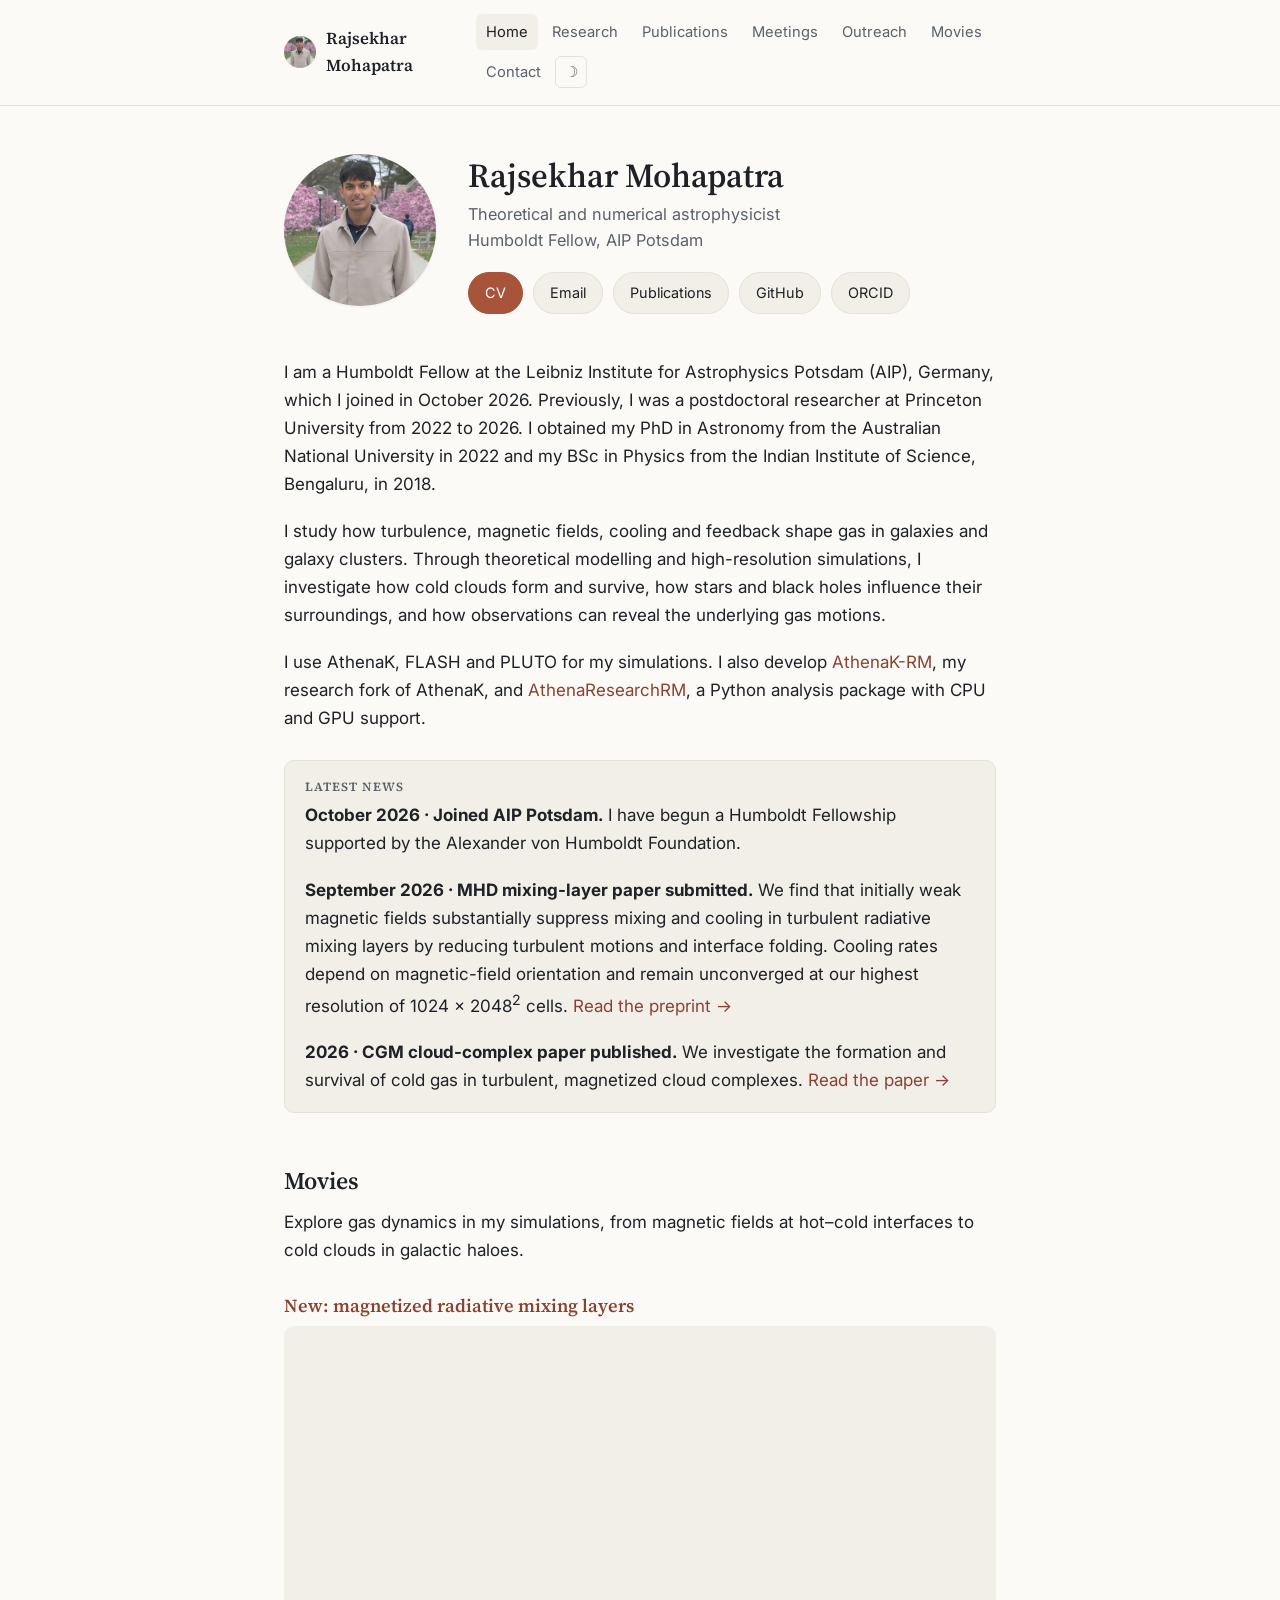
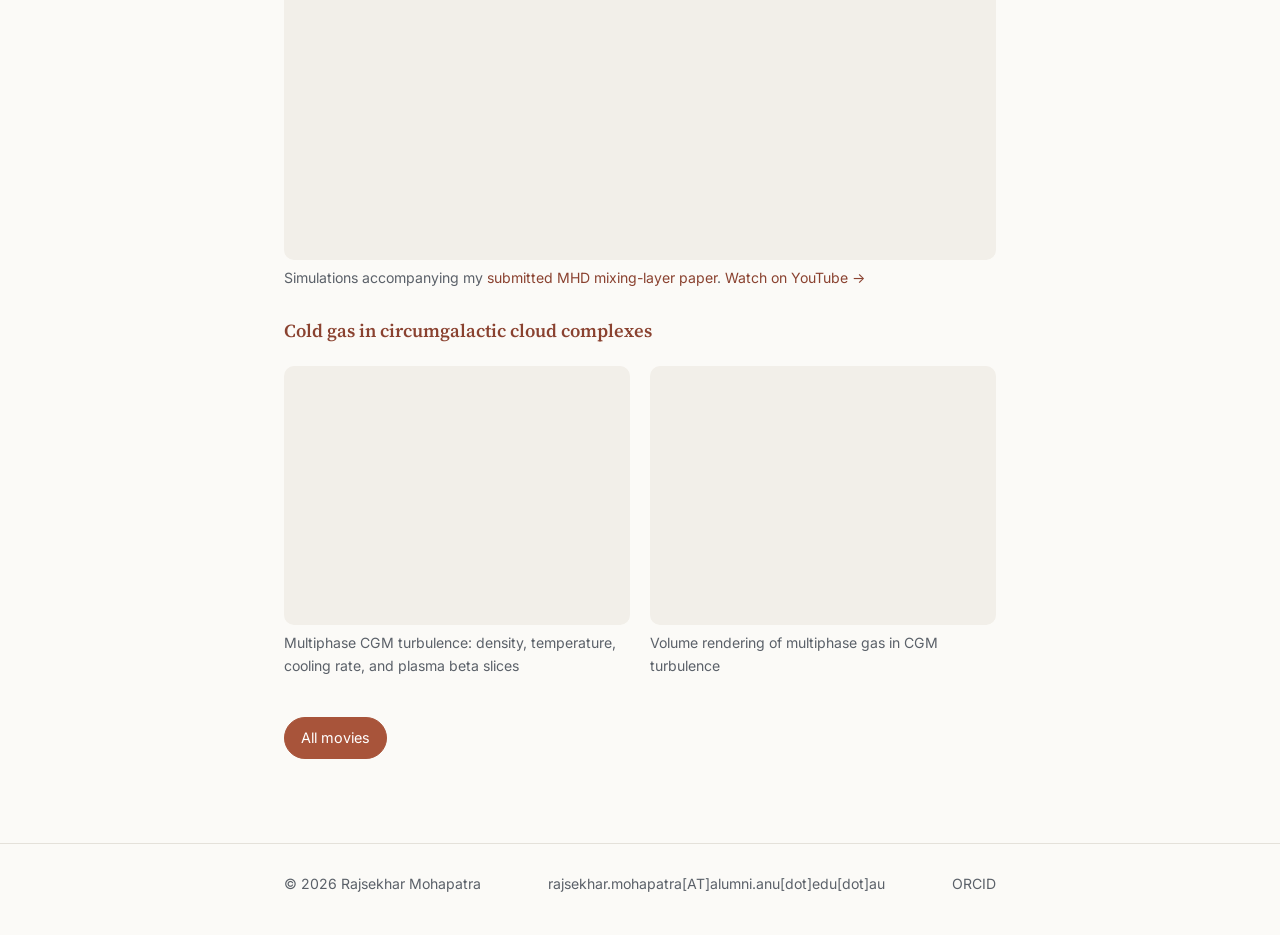
==== commit 48e5fa56: "Update AIP affiliation, CV and website navigation" ====
--- a/index.html
+++ b/index.html
@@ -4,7 +4,7 @@
 <meta charset="UTF-8" />
 <meta name="viewport" content="width=device-width, initial-scale=1.0" />
 <title>Rajsekhar Mohapatra</title>
-<meta name="description" content="Rajsekhar Mohapatra, theoretical and numerical astrophysicist and incoming Humboldt Fellow at AIP Potsdam from October 2026. Turbulence, magnetic fields, cooling and galactic gas dynamics." />
+<meta name="description" content="Rajsekhar Mohapatra, theoretical and numerical astrophysicist and Humboldt Fellow at AIP Potsdam. Turbulence, magnetic fields, cooling and galactic gas dynamics." />
 <link rel="preconnect" href="https://fonts.googleapis.com">
 <link rel="preconnect" href="https://fonts.gstatic.com" crossorigin>
 <link href="https://fonts.googleapis.com/css2?family=Source+Serif+4:wght@500;600;700&family=Inter:wght@400;500;600&display=swap" rel="stylesheet">
@@ -23,7 +23,7 @@
       <a href="index.html" class="active">Home</a>
       <a href="research.html">Research</a>
       <a href="publications.html">Publications</a>
-      <a href="conferences.html">Conferences</a>
+      <a href="conferences.html">Meetings</a>
       <a href="outreach.html">Outreach</a>
       <a href="movies/index.html">Movies</a>
       <a href="contact.html">Contact</a>
@@ -38,7 +38,7 @@
       <img class="avatar" src="assets/img/headshot.jpg" alt="Rajsekhar Mohapatra" />
       <div class="hero-text">
         <h1>Rajsekhar Mohapatra</h1>
-        <p class="role">Theoretical and numerical astrophysicist<br />Incoming Humboldt Fellow, AIP Potsdam<br />(October 2026 onwards)</p>
+        <p class="role">Theoretical and numerical astrophysicist<br />Humboldt Fellow, AIP Potsdam</p>
         <div class="button-row">
           <a class="btn primary" href="Rajsekhar_CV.pdf">CV</a>
           <a class="btn" data-user="rajsekhar.mohapatra" data-domain="alumni.anu.edu.au">Email</a>
@@ -49,7 +49,7 @@
       </div>
     </div>
 
-    <p>I will join the Leibniz Institute for Astrophysics Potsdam (AIP), Germany, as a Humboldt Fellow in October 2026. I recently completed my postdoctoral appointment at Princeton University, where I worked from 2022 to 2026. I obtained my PhD in Astronomy from the Australian National University in 2022 and my BSc in Physics from the Indian Institute of Science, Bengaluru, in 2018.</p>
+    <p>I am a Humboldt Fellow at the Leibniz Institute for Astrophysics Potsdam (AIP), Germany, which I joined in October 2026. Previously, I was a postdoctoral researcher at Princeton University from 2022 to 2026. I obtained my PhD in Astronomy from the Australian National University in 2022 and my BSc in Physics from the Indian Institute of Science, Bengaluru, in 2018.</p>
 
     <p>I study how turbulence, magnetic fields, cooling and feedback shape gas in galaxies and galaxy clusters. Through theoretical modelling and high-resolution simulations, I investigate how cold clouds form and survive, how stars and black holes influence their surroundings, and how observations can reveal the underlying gas motions.</p>
 
@@ -57,8 +57,8 @@
 
     <div class="card">
       <h3>Latest news</h3>
+      <p><strong>October 2026 · Joined AIP Potsdam.</strong> I have begun a Humboldt Fellowship supported by the Alexander von Humboldt Foundation.</p>
       <p><strong>September 2026 · MHD mixing-layer paper submitted.</strong> We find that initially weak magnetic fields substantially suppress mixing and cooling in turbulent radiative mixing layers by reducing turbulent motions and interface folding. Cooling rates depend on magnetic-field orientation and remain unconverged at our highest resolution of 1024 × 2048<sup>2</sup> cells. <a href="https://arxiv.org/abs/2609.29782" target="_blank" rel="noopener">Read the preprint →</a></p>
-      <p><strong>October 2026 · Joining AIP Potsdam.</strong> I will begin a Humboldt Fellowship supported by the Alexander von Humboldt Foundation.</p>
       <p><strong>2026 · CGM cloud-complex paper published.</strong> We investigate the formation and survival of cold gas in turbulent, magnetized cloud complexes. <a href="https://ui.adsabs.harvard.edu/abs/2026OJAp....964831M/abstract" target="_blank" rel="noopener">Read the paper →</a></p>
     </div>
 
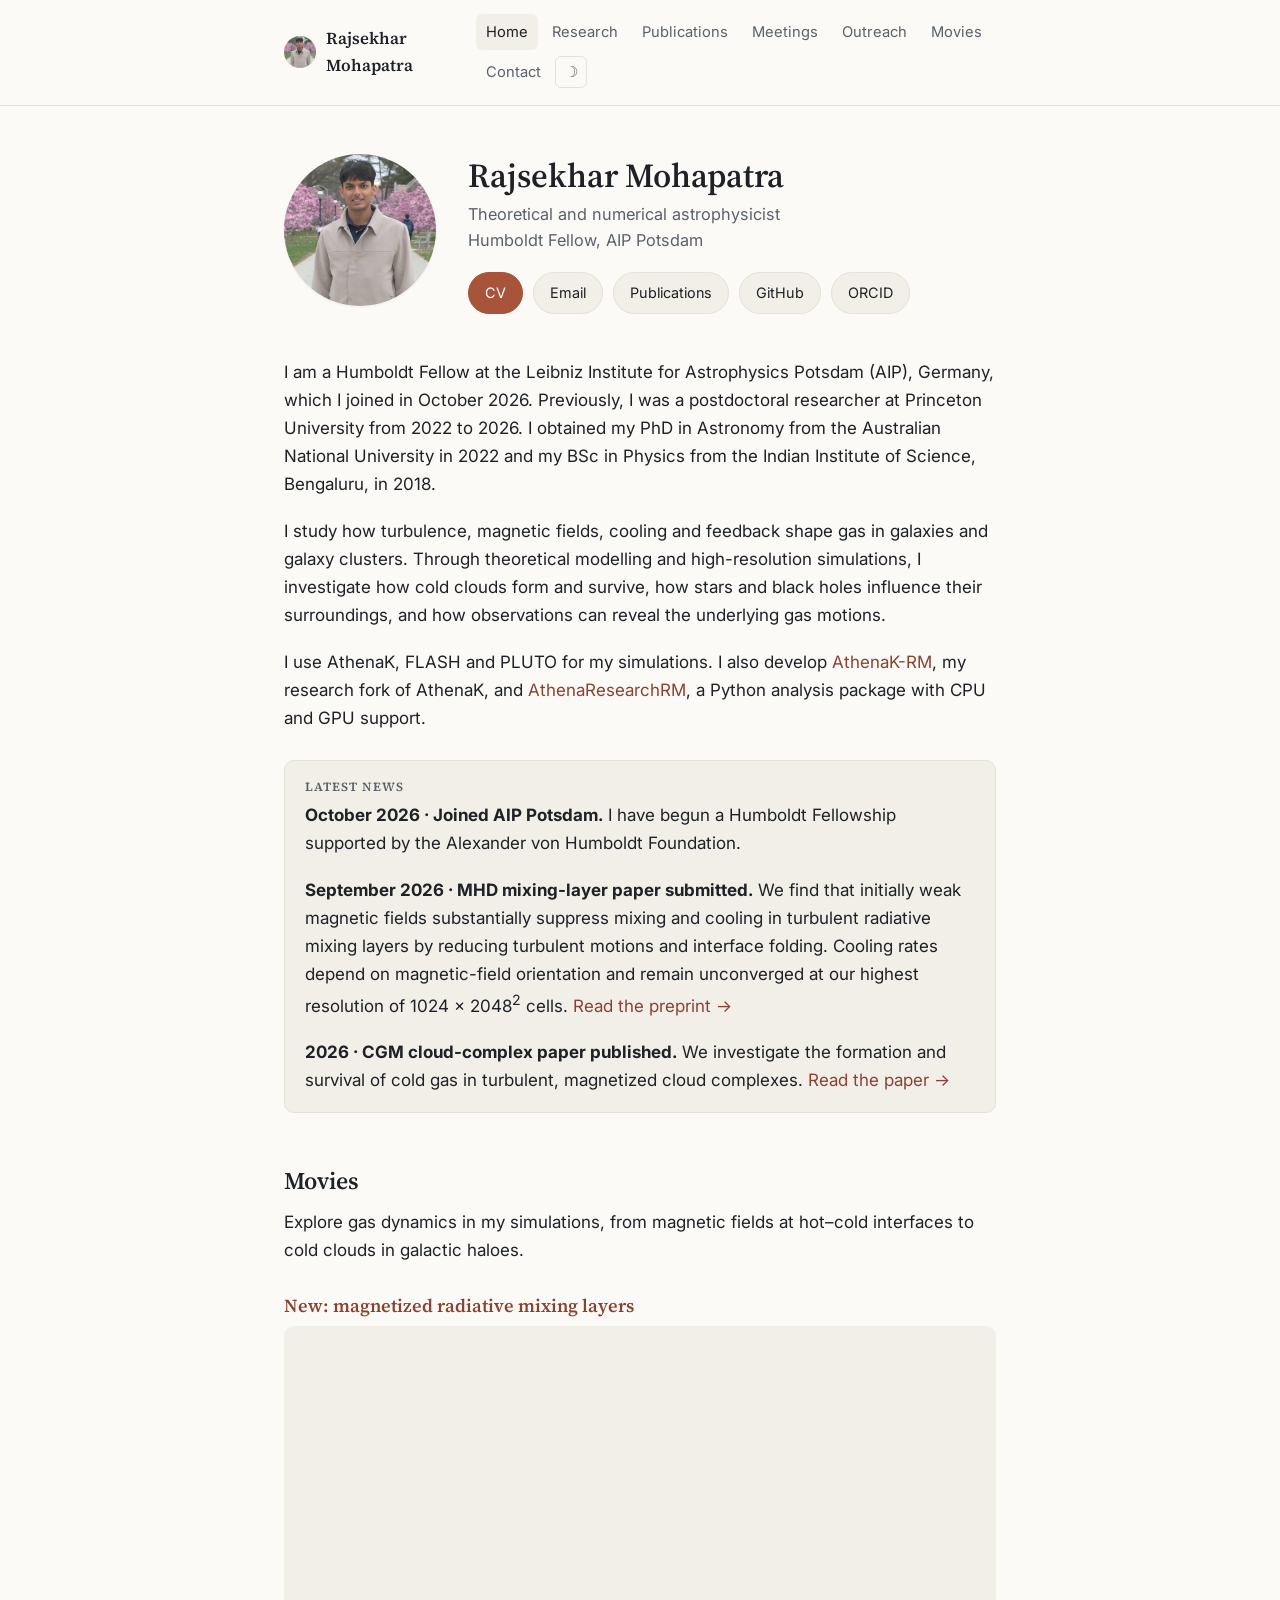
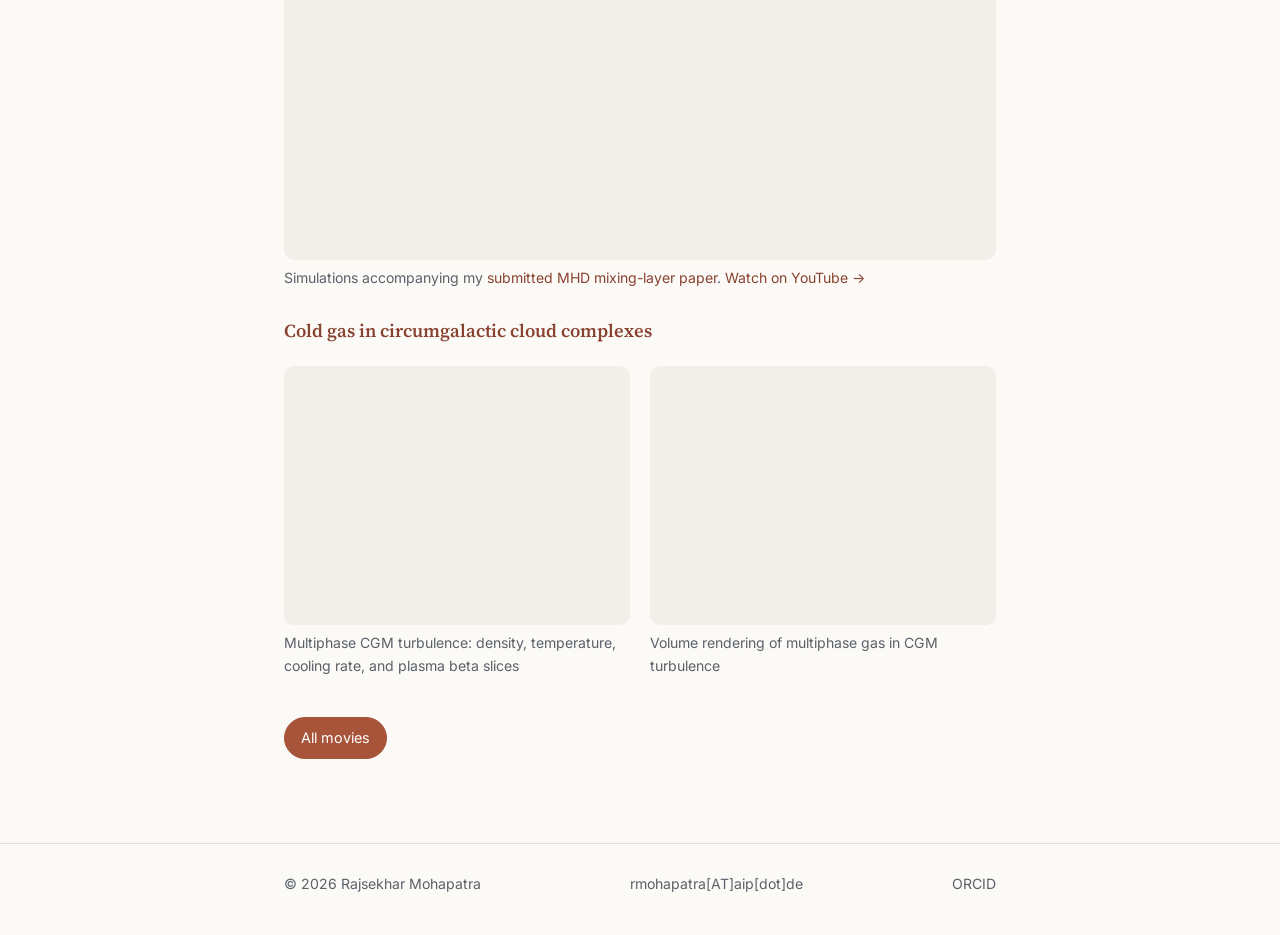
==== commit 684a1ef4: "Update contact email and CV" ====
--- a/index.html
+++ b/index.html
@@ -41,7 +41,7 @@
         <p class="role">Theoretical and numerical astrophysicist<br />Humboldt Fellow, AIP Potsdam</p>
         <div class="button-row">
           <a class="btn primary" href="Rajsekhar_CV.pdf">CV</a>
-          <a class="btn" data-user="rajsekhar.mohapatra" data-domain="alumni.anu.edu.au">Email</a>
+          <a class="btn" data-user="rmohapatra" data-domain="aip.de">Email</a>
           <a class="btn" href="publications.html">Publications</a>
           <a class="btn" href="https://github.com/rajsekhar33" target="_blank" rel="noopener">GitHub</a>
           <a class="btn" href="https://orcid.org/0000-0002-1600-7552" target="_blank" rel="noopener">ORCID</a>
@@ -87,7 +87,7 @@
 <footer class="site-footer">
   <div class="container">
     <span>© 2026 Rajsekhar Mohapatra</span>
-    <span><a data-user="rajsekhar.mohapatra" data-domain="alumni.anu.edu.au">rajsekhar.mohapatra[AT]alumni.anu[dot]edu[dot]au</a></span>
+    <span><a data-user="rmohapatra" data-domain="aip.de">rmohapatra[AT]aip[dot]de</a></span>
     <span><a href="https://orcid.org/0000-0002-1600-7552" target="_blank" rel="noopener">ORCID</a></span>
   </div>
 </footer>
